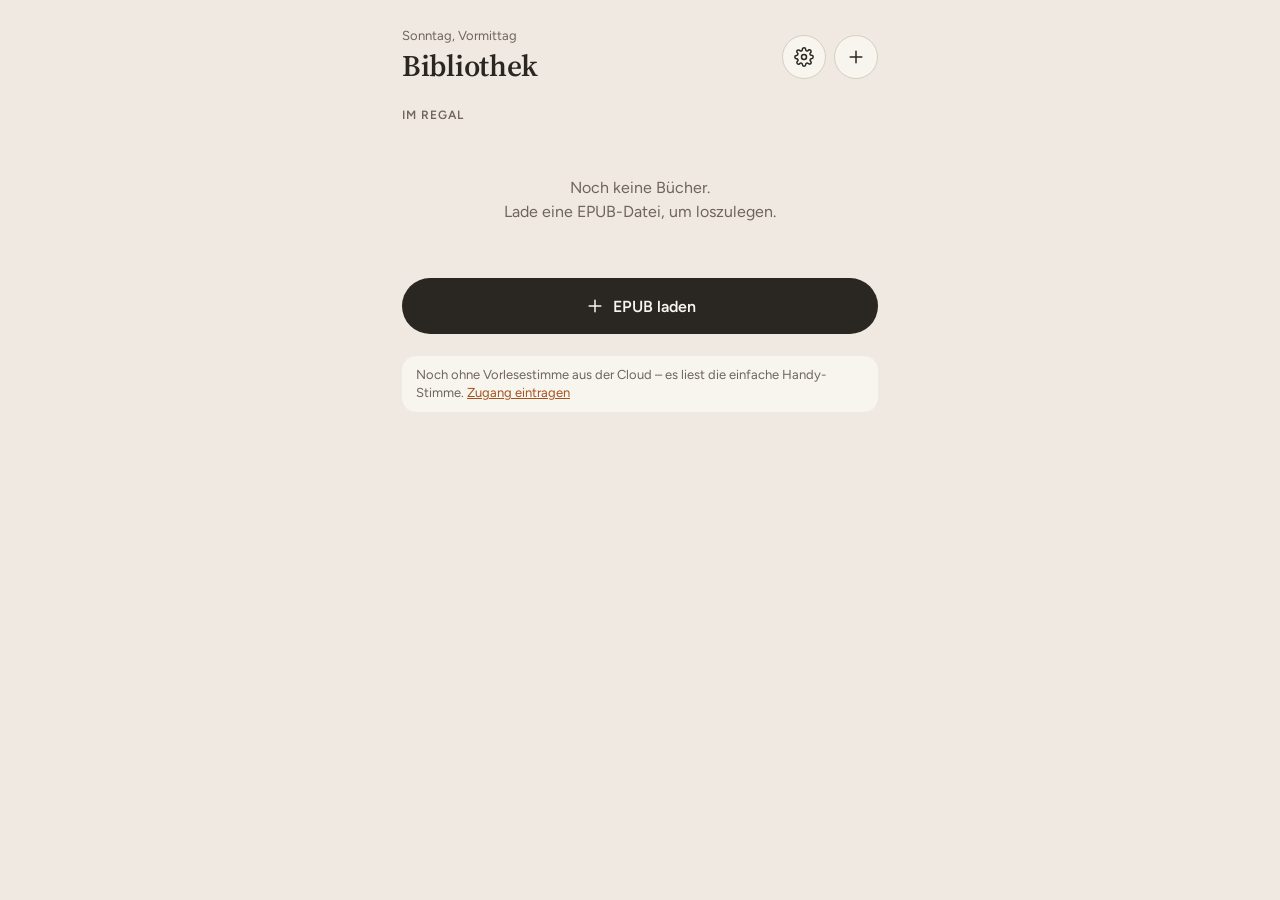
==== index.html @ 0202593a "Wort. Laut.: erste Version der Vorlese-App EPUB-Import mit Cover, Abschnitten und Druckseiten, Worts" ====
<!doctype html>
<html lang="de">
<head>
<meta charset="utf-8">
<meta name="viewport" content="width=device-width, initial-scale=1, viewport-fit=cover">
<meta name="theme-color" content="#EFE9E1">
<title>Wort. Laut.</title>
<link rel="manifest" href="manifest.webmanifest">
<link rel="icon" href="icon.svg" type="image/svg+xml">
<link rel="apple-touch-icon" href="icon-192.png">
<link rel="preconnect" href="https://fonts.googleapis.com">
<link rel="preconnect" href="https://fonts.gstatic.com" crossorigin>
<link rel="stylesheet" href="https://fonts.googleapis.com/css2?family=Figtree:wght@400;500;600;700&family=Source+Serif+4:opsz,wght@8..60,400;8..60,600&display=swap">
<link rel="stylesheet" href="style.css">
</head>
<body>
<div id="app"></div>
<audio id="audio" preload="auto"></audio>
<div id="toast" class="toast" role="status" aria-live="polite"></div>
<script src="config.js"></script>
<script src="vendor/jszip.min.js"></script>
<script src="epub.js"></script>
<script src="app.js"></script>
</body>
</html>
---- style.css ----
:root {
  --bg: #EFE9E1; --surface: #F8F4EE; --text: #2A2622; --muted: #6E655B;
  --line: #D8CEC1; --line2: #CBBFB0; --accent: #C8692E; --accent-text: #A4521F;
  --hl: #E2D6C6; --btn: #2A2622; --btn-text: #F8F4EE; --context: #6E655B; --star: transparent;
  --serif: 'Source Serif 4', Georgia, serif; --sans: Figtree, system-ui, sans-serif;
  color-scheme: light;
}
body.night {
  --bg: #1C2433; --surface: #263046; --text: #F1ECE4; --muted: #A9B1C2;
  --line: #3A4560; --line2: #3A4560; --accent: #E8A35C; --accent-text: #E8A35C;
  --hl: #2C3650; --btn: #E8A35C; --btn-text: #1C2433; --context: #9AA3B6; --star: #A9B1C2;
  color-scheme: dark;
}
* { box-sizing: border-box; }
html, body { margin: 0; background: var(--bg); color: var(--text); font-family: var(--sans); -webkit-tap-highlight-color: transparent; }
body { transition: background .6s, color .6s; min-height: 100vh; min-height: 100dvh; }
a { color: var(--accent-text); }
button, input, select { font: inherit; color: inherit; }
button { cursor: pointer; }
#app { max-width: 520px; margin: 0 auto; min-height: 100vh; min-height: 100dvh; display: flex; flex-direction: column; }
.screen { flex: 1; display: flex; flex-direction: column; gap: 22px; padding: max(28px, env(safe-area-inset-top)) 22px max(24px, env(safe-area-inset-bottom)); }
.row { display: flex; align-items: center; gap: 12px; }
.between { display: flex; justify-content: space-between; align-items: center; gap: 12px; }
.col { display: flex; flex-direction: column; gap: 6px; }
.grow { flex: 1; min-width: 0; }
.muted { color: var(--muted); font-size: 13px; }
.small { font-size: 12px; color: var(--muted); }
.label { font-size: 12px; font-weight: 600; color: var(--muted); text-transform: uppercase; letter-spacing: .08em; margin: 0; }
.label.accent { color: var(--accent-text); }
h1 { margin: 0; font-family: var(--serif); font-size: 30px; font-weight: 600; letter-spacing: -.01em; }
h2 { margin: 0; }
.serif { font-family: var(--serif); }
.card { background: var(--surface); border-radius: 20px; padding: 16px; display: flex; flex-direction: column; gap: 12px; }
.card.strong { border: 1.5px solid var(--text); }
.icon-btn { width: 44px; height: 44px; border-radius: 22px; border: 1px solid var(--line); background: var(--surface); display: inline-flex; align-items: center; justify-content: center; flex-shrink: 0; }
.icon-btn.bare { border: none; background: transparent; margin-left: -12px; }
.btn { height: 44px; padding: 0 18px; border-radius: 22px; border: 1px solid var(--line); background: transparent; font-size: 14px; font-weight: 600; display: inline-flex; align-items: center; justify-content: center; gap: 8px; }
.btn.solid { background: var(--btn); color: var(--btn-text); border: none; }
.btn.big { height: 56px; border-radius: 28px; font-size: 16px; width: 100%; }
.btn.link { border: none; padding: 0; height: 44px; color: var(--accent-text); background: none; }
.btn.danger { color: #B3261E; }
body.night .btn.danger { color: #FFB4A9; }
.chips { display: flex; gap: 8px; flex-wrap: wrap; }
.chip { height: 44px; min-width: 52px; padding: 0 14px; border-radius: 22px; border: 1px solid var(--line); background: transparent; font-size: 14px; flex: 1; }
.chip.on { background: var(--accent); border-color: var(--accent); color: #2A160A; font-weight: 600; }
.field { background: var(--surface); border-radius: 16px; padding: 10px 14px; display: flex; flex-direction: column; gap: 2px; }
.field label { font-size: 13px; color: var(--muted); }
.field input, .field select { height: 34px; border: none; border-bottom: 1.5px solid var(--line2); background: transparent; padding: 0; width: 100%; min-width: 0; font-size: 16px; outline: none; }
.field input:focus { border-bottom-color: var(--text); }
.field input.big { font-family: var(--serif); font-size: 20px; font-weight: 600; }
.split { display: grid; grid-template-columns: minmax(0, 1fr) minmax(0, 2fr); gap: 10px; }
.progress { height: 2px; background: var(--line); border-radius: 1px; flex: 1; }
.progress > div { height: 2px; background: var(--text); border-radius: 1px; }

/* Bibliothek */
.shelf { display: grid; grid-template-columns: repeat(3, minmax(0, 1fr)); gap: 18px 14px; }
.book-tile { border: none; background: none; padding: 0; text-align: left; display: flex; flex-direction: column; gap: 8px; }
.cover { aspect-ratio: 2 / 3; width: 100%; border-radius: 6px; object-fit: cover; display: block; background: var(--line); box-shadow: 0 1px 0 rgba(0,0,0,.06); }
.cover.ph { display: flex; align-items: flex-end; padding: 10px; font-family: var(--serif); font-size: 14px; line-height: 1.15; }
.add-tile { aspect-ratio: 2 / 3; border-radius: 6px; border: 1.5px dashed var(--line2); background: transparent; color: var(--muted); font-size: 12px; font-weight: 600; display: flex; flex-direction: column; align-items: center; justify-content: center; gap: 6px; }
.empty { text-align: center; padding: 40px 10px; color: var(--muted); line-height: 1.5; }

/* Player */
.sun-wrap { position: relative; width: 100%; max-width: 360px; margin: 0 auto; }
.sun-wrap svg { width: 100%; height: auto; display: block; }
.sun-time { position: absolute; left: 0; right: 0; bottom: 10%; text-align: center; font-family: var(--serif); font-size: 42px; font-weight: 600; letter-spacing: -.02em; line-height: 1; }
.sun-time.word { font-size: 30px; }
.reading { flex: 1; overflow: hidden; position: relative; min-height: 180px; display: flex; flex-direction: column; justify-content: center; }
.reading p { margin: 0; font-family: var(--serif); font-size: 18px; line-height: 1.65; color: var(--context); }
.reading .cur { color: var(--text); background: var(--hl); border-radius: 4px; padding: 1px 3px; -webkit-box-decoration-break: clone; box-decoration-break: clone; }
.controls { display: flex; justify-content: space-between; align-items: center; padding: 0 8px; }
.ctl { width: 64px; height: 64px; border-radius: 32px; border: 1px solid var(--line); background: transparent; display: flex; align-items: center; justify-content: center; }
.ctl.main { width: 96px; height: 96px; border-radius: 48px; border: none; background: var(--btn); color: var(--btn-text); }
.ctl.main.loading { opacity: .6; }
.stop-box { background: var(--surface); border-radius: 16px; padding: 10px 10px 10px 16px; display: flex; justify-content: space-between; align-items: center; gap: 10px; }
.banner { background: var(--surface); border-radius: 14px; padding: 10px 14px; font-size: 13px; color: var(--muted); line-height: 1.4; }

/* Gestoppt */
.big-page { font-family: var(--serif); font-size: 72px; font-weight: 600; line-height: 1; letter-spacing: -.02em; }
.quote { margin: 0; font-family: var(--serif); font-size: 19px; line-height: 1.45; }

/* Overlays */
.toast { position: fixed; left: 50%; bottom: max(24px, env(safe-area-inset-bottom)); transform: translateX(-50%) translateY(20px); background: var(--text); color: var(--bg); padding: 10px 16px; border-radius: 22px; font-size: 14px; opacity: 0; transition: .25s; pointer-events: none; z-index: 30; max-width: 90vw; }
.toast.show { opacity: 1; transform: translateX(-50%) translateY(0); }
.overlay { position: fixed; inset: 0; background: rgba(20,16,12,.45); display: flex; align-items: flex-end; justify-content: center; z-index: 20; }
.sheet { background: var(--bg); width: 100%; max-width: 520px; max-height: 85vh; overflow: auto; border-radius: 22px 22px 0 0; padding: 22px 22px max(22px, env(safe-area-inset-bottom)); display: flex; flex-direction: column; gap: 16px; }
.list-btn { width: 100%; text-align: left; border: none; background: var(--surface); border-radius: 14px; padding: 12px 14px; display: flex; justify-content: space-between; align-items: center; gap: 12px; min-height: 48px; }
.list-btn + .list-btn { margin-top: 8px; }
.busy { position: fixed; inset: 0; background: var(--bg); display: flex; flex-direction: column; gap: 14px; align-items: center; justify-content: center; z-index: 25; font-family: var(--serif); font-size: 20px; }
.spinner { width: 28px; height: 28px; border-radius: 14px; border: 2px solid var(--line); border-top-color: var(--accent); animation: spin 1s linear infinite; }
@keyframes spin { to { transform: rotate(360deg); } }
.meter { height: 6px; background: var(--line); border-radius: 3px; overflow: hidden; }
.meter > div { height: 6px; background: var(--accent); }
.hit { width: 100%; text-align: left; border: none; background: var(--surface); border-radius: 18px; padding: 14px 16px; display: flex; flex-direction: column; gap: 8px; }
.hit.sel { outline: 1.5px solid var(--text); }
.hit mark { background: var(--hl); color: var(--text); border-radius: 3px; padding: 0 2px; }
:focus-visible { outline: 2px solid var(--accent); outline-offset: 2px; }
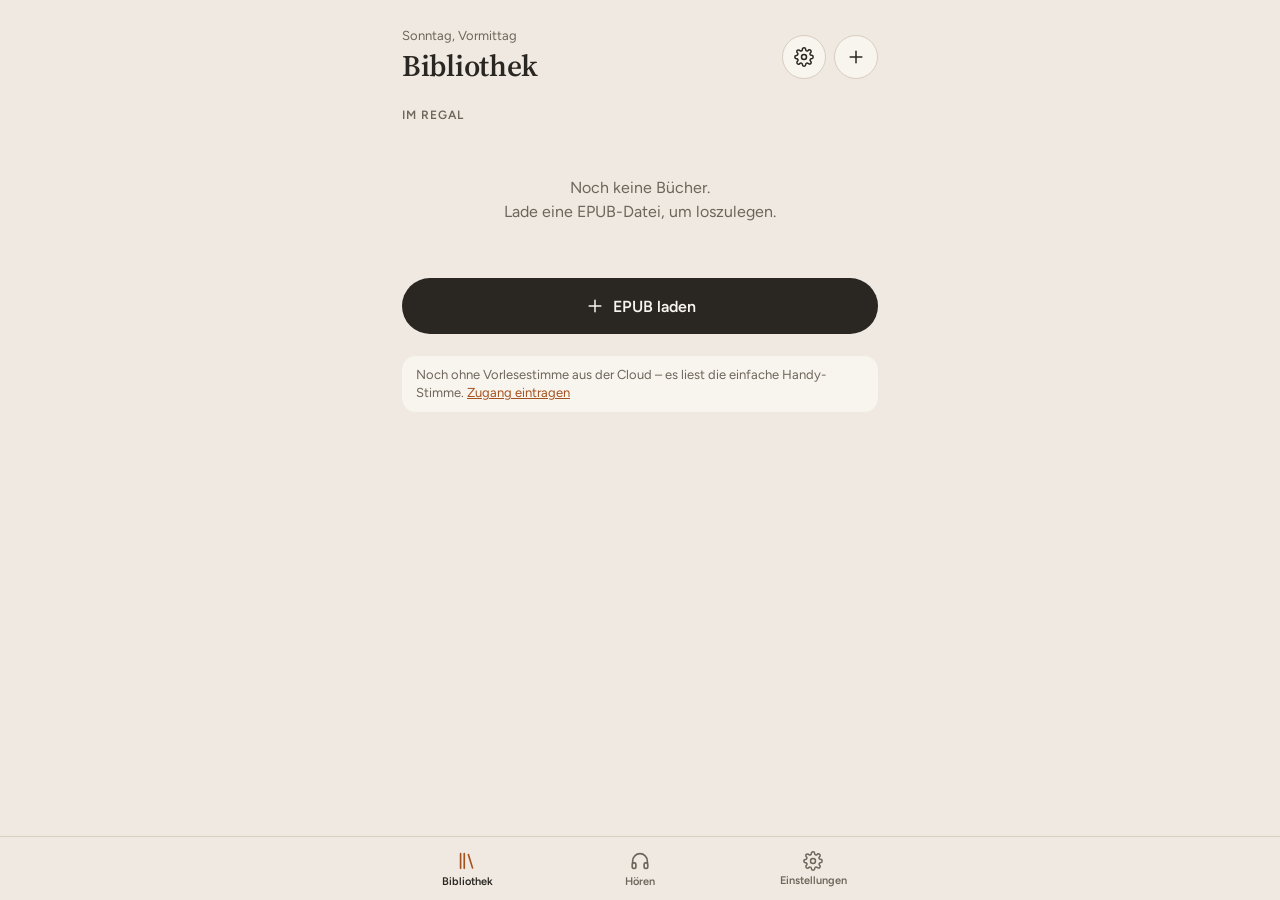
==== commit 2c6b3a5f: "Flache Navigation, Mini-Player, Player passt auf einen Bildschirm - Leiste unten: Bibliothek, Hören," ====
--- a/index.html
+++ b/index.html
@@ -15,6 +15,8 @@
 </head>
 <body>
 <div id="app"></div>
+<div id="mini" class="mini"></div>
+<nav id="tabbar" class="tabbar" aria-label="Hauptnavigation"></nav>
 <audio id="audio" preload="auto"></audio>
 <div id="toast" class="toast" role="status" aria-live="polite"></div>
 <script src="config.js"></script>
--- a/style.css
+++ b/style.css
@@ -1,3 +1,5 @@
+/* Navigation */
+:root { --navh: calc(64px + env(safe-area-inset-bottom)); }
 :root {
   --bg: #EFE9E1; --surface: #F8F4EE; --text: #2A2622; --muted: #6E655B;
   --line: #D8CEC1; --line2: #CBBFB0; --accent: #C8692E; --accent-text: #A4521F;
@@ -18,7 +20,8 @@
 button, input, select { font: inherit; color: inherit; }
 button { cursor: pointer; }
 #app { max-width: 520px; margin: 0 auto; min-height: 100vh; min-height: 100dvh; display: flex; flex-direction: column; }
-.screen { flex: 1; display: flex; flex-direction: column; gap: 22px; padding: max(28px, env(safe-area-inset-top)) 22px max(24px, env(safe-area-inset-bottom)); }
+.screen { flex: 1; display: flex; flex-direction: column; gap: 22px; padding: max(28px, env(safe-area-inset-top)) 22px calc(var(--navh) + 24px); }
+body.has-mini .screen { padding-bottom: calc(var(--navh) + 96px); }
 .row { display: flex; align-items: center; gap: 12px; }
 .between { display: flex; justify-content: space-between; align-items: center; gap: 12px; }
 .col { display: flex; flex-direction: column; gap: 6px; }
@@ -80,7 +83,7 @@
 .quote { margin: 0; font-family: var(--serif); font-size: 19px; line-height: 1.45; }
 
 /* Overlays */
-.toast { position: fixed; left: 50%; bottom: max(24px, env(safe-area-inset-bottom)); transform: translateX(-50%) translateY(20px); background: var(--text); color: var(--bg); padding: 10px 16px; border-radius: 22px; font-size: 14px; opacity: 0; transition: .25s; pointer-events: none; z-index: 30; max-width: 90vw; }
+.toast { position: fixed; left: 50%; bottom: calc(var(--navh) + 14px); transform: translateX(-50%) translateY(20px); background: var(--text); color: var(--bg); padding: 10px 16px; border-radius: 22px; font-size: 14px; opacity: 0; transition: .25s; pointer-events: none; z-index: 30; max-width: 90vw; }
 .toast.show { opacity: 1; transform: translateX(-50%) translateY(0); }
 .overlay { position: fixed; inset: 0; background: rgba(20,16,12,.45); display: flex; align-items: flex-end; justify-content: center; z-index: 20; }
 .sheet { background: var(--bg); width: 100%; max-width: 520px; max-height: 85vh; overflow: auto; border-radius: 22px 22px 0 0; padding: 22px 22px max(22px, env(safe-area-inset-bottom)); display: flex; flex-direction: column; gap: 16px; }
@@ -95,3 +98,31 @@
 .hit.sel { outline: 1.5px solid var(--text); }
 .hit mark { background: var(--hl); color: var(--text); border-radius: 3px; padding: 0 2px; }
 :focus-visible { outline: 2px solid var(--accent); outline-offset: 2px; }
+
+.tabbar { position: fixed; left: 0; right: 0; bottom: 0; height: var(--navh); padding-bottom: env(safe-area-inset-bottom); background: var(--bg); border-top: 1px solid var(--line); display: flex; justify-content: center; z-index: 15; transition: background .6s; }
+.tab { flex: 1; max-width: 173px; border: none; background: none; display: flex; flex-direction: column; align-items: center; justify-content: center; gap: 3px; font-size: 11px; font-weight: 600; color: var(--muted); }
+.tab.on { color: var(--text); }
+.tab.on svg { color: var(--accent-text); }
+.mini { position: fixed; left: 12px; right: 12px; bottom: calc(var(--navh) + 8px); max-width: 496px; margin: 0 auto; z-index: 14; }
+.mini:empty { display: none; }
+body:not(.has-mini) .mini { display: none; }
+.mini { display: flex; align-items: center; gap: 8px; background: var(--surface); border-radius: 16px; padding: 8px 8px 8px 10px; box-shadow: 0 4px 18px rgba(0,0,0,.12); border: 1px solid var(--line); }
+.mini-open { flex: 1; min-width: 0; display: flex; align-items: center; gap: 12px; border: none; background: none; padding: 0; }
+.mini-title { font-weight: 600; font-size: 14px; white-space: nowrap; overflow: hidden; text-overflow: ellipsis; }
+.mini-play { width: 44px; height: 44px; border-radius: 22px; border: none; background: var(--btn); color: var(--btn-text); display: flex; align-items: center; justify-content: center; flex-shrink: 0; }
+.mini .cover.ph { font-size: 6px; padding: 3px; }
+
+/* Player passt immer auf einen Bildschirm */
+.screen.player { height: 100vh; height: 100dvh; gap: 12px; overflow: hidden; padding-top: max(16px, env(safe-area-inset-top)); padding-bottom: calc(var(--navh) + 14px); }
+.screen.player .reading { flex: 1; min-height: 0; justify-content: center; -webkit-mask-image: linear-gradient(transparent, #000 14%, #000 86%, transparent); mask-image: linear-gradient(transparent, #000 14%, #000 86%, transparent); }
+.screen.player .sun-wrap { max-width: 300px; }
+.screen.player .sun-time { font-size: 38px; }
+.screen.player .ctl.main { width: 84px; height: 84px; border-radius: 42px; }
+.screen.player .ctl { width: 58px; height: 58px; border-radius: 29px; }
+.ichip { display: inline-flex; align-items: center; justify-content: center; gap: 6px; flex: 1 1 0; min-width: 0; padding: 0 10px; white-space: nowrap; }
+@media (max-height: 760px) {
+  .screen.player .sun-wrap { max-width: 230px; }
+  .screen.player .sun-time { font-size: 30px; }
+  .screen.player .reading p { font-size: 17px; line-height: 1.55; }
+  .screen.player .ctl.main { width: 72px; height: 72px; border-radius: 36px; }
+}
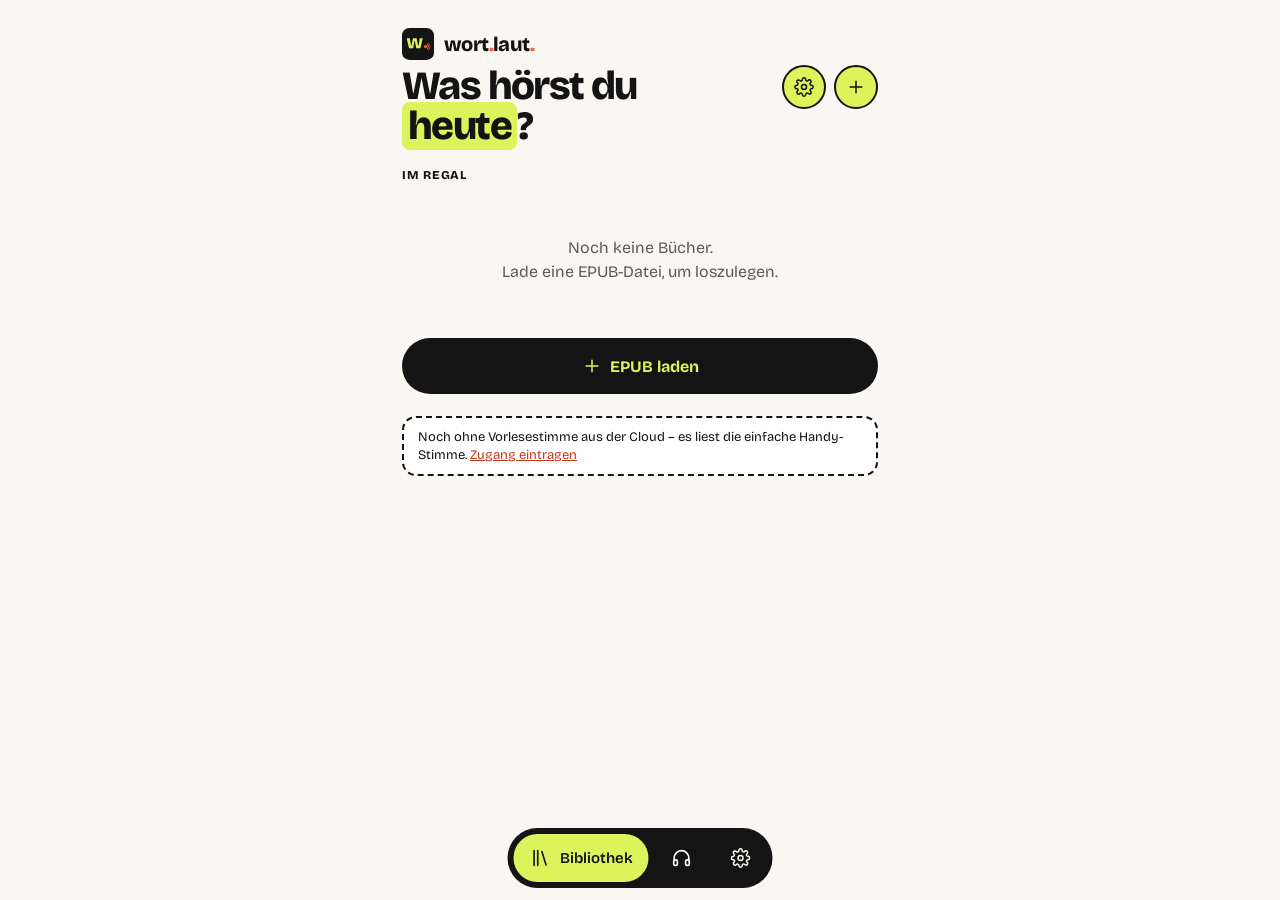
==== commit 8ed8938e: "Look „Jung & mutig“ als Standard, Sand als Alternative, neues Monogramm-Logo - Neues App-Symbol: w. " ====
--- a/index.html
+++ b/index.html
@@ -3,14 +3,14 @@
 <head>
 <meta charset="utf-8">
 <meta name="viewport" content="width=device-width, initial-scale=1, viewport-fit=cover">
-<meta name="theme-color" content="#EFE9E1">
+<meta name="theme-color" content="#FAF7F2">
 <title>Wort. Laut.</title>
 <link rel="manifest" href="manifest.webmanifest">
 <link rel="icon" href="icon.svg" type="image/svg+xml">
 <link rel="apple-touch-icon" href="icon-192.png">
 <link rel="preconnect" href="https://fonts.googleapis.com">
 <link rel="preconnect" href="https://fonts.gstatic.com" crossorigin>
-<link rel="stylesheet" href="https://fonts.googleapis.com/css2?family=Figtree:wght@400;500;600;700&family=Source+Serif+4:opsz,wght@8..60,400;8..60,600&display=swap">
+<link rel="stylesheet" href="https://fonts.googleapis.com/css2?family=Bricolage+Grotesque:opsz,wght@12..96,400..800&family=Figtree:wght@400;500;600;700&family=Source+Serif+4:opsz,wght@8..60,400;8..60,600&display=swap">
 <link rel="stylesheet" href="style.css">
 </head>
 <body>
--- a/style.css
+++ b/style.css
@@ -113,8 +113,10 @@
 .mini .cover.ph { font-size: 6px; padding: 3px; }
 
 /* Player passt immer auf einen Bildschirm */
-.screen.player { height: 100vh; height: 100dvh; gap: 12px; overflow: hidden; padding-top: max(16px, env(safe-area-inset-top)); padding-bottom: calc(var(--navh) + 14px); }
-.screen.player .reading { flex: 1; min-height: 0; justify-content: center; -webkit-mask-image: linear-gradient(transparent, #000 14%, #000 86%, transparent); mask-image: linear-gradient(transparent, #000 14%, #000 86%, transparent); }
+.screen.player { flex: none; min-height: 0; height: 100vh; height: 100dvh; gap: 12px; overflow: hidden; padding-top: max(16px, env(safe-area-inset-top)); padding-bottom: calc(var(--navh) + 14px); }
+.screen.player .reading-wrap { flex: 1 1 0; min-height: 0; position: relative; }
+.screen.player .reading { position: absolute; inset: 0; display: block; overflow-y: auto; overscroll-behavior: contain; scrollbar-width: none; -webkit-mask-image: linear-gradient(transparent, #000 12%, #000 86%, transparent); mask-image: linear-gradient(transparent, #000 12%, #000 86%, transparent); }
+.screen.player .reading::-webkit-scrollbar { display: none; }
 .screen.player .sun-wrap { max-width: 300px; }
 .screen.player .sun-time { font-size: 38px; }
 .screen.player .ctl.main { width: 84px; height: 84px; border-radius: 42px; }
@@ -126,3 +128,117 @@
   .screen.player .reading p { font-size: 17px; line-height: 1.55; }
   .screen.player .ctl.main { width: 72px; height: 72px; border-radius: 36px; }
 }
+
+.brand { display: inline-flex; align-items: center; gap: 8px; font-family: var(--serif); font-size: 16px; font-weight: 600; letter-spacing: -.01em; color: var(--text); }
+
+.screen.player .reading p { padding: 38vh 0 55vh; }
+.screen.player #stopbox:empty { display: none; }
+
+/* Umschalter Seite / Wörter / Kapitel */
+.seg { display: flex; gap: 4px; background: var(--surface); border-radius: 999px; padding: 4px; }
+.seg button { flex: 1; height: 40px; border: none; border-radius: 999px; background: transparent; font-weight: 600; font-size: 14px; color: var(--muted); }
+.seg button.on { background: var(--btn); color: var(--btn-text); }
+/* Zitate */
+.reading span[data-i] { cursor: pointer; }
+.reading .q { text-decoration: underline; text-decoration-color: var(--accent); text-decoration-thickness: 3px; text-underline-offset: 5px; color: var(--text); }
+.chip.mark { color: var(--accent-text); }
+.chip.mark.on { background: var(--accent); border-color: var(--accent); color: #2A160A; }
+.markbar { display: flex; align-items: center; justify-content: space-between; gap: 10px; background: var(--surface); border-radius: 16px; padding: 10px 10px 10px 14px; font-size: 14px; }
+.markbar svg { color: var(--accent); flex-shrink: 0; }
+.markbar .btn { height: 38px; padding: 0 12px; background: var(--bg); color: var(--text); }
+.markbar .small { display: none; }
+@media (min-width: 400px) { .markbar .small { display: inline; } }
+.screen.player #markbar:empty { display: none; }
+
+.jumpcur { position: absolute; left: 50%; bottom: 6px; transform: translateX(-50%); z-index: 2; display: inline-flex; align-items: center; gap: 6px; height: 40px; padding: 0 14px; border-radius: 20px; border: 1px solid var(--line); background: var(--surface); color: var(--text); font-size: 13px; font-weight: 600; box-shadow: 0 4px 14px rgba(0,0,0,.12); }
+.jumpcur[hidden] { display: none; }
+.jumpcur svg { width: 16px; height: 16px; }
+
+/* ================= Look „Jung & mutig“ (Standard) ================= */
+body.look-young {
+  --bg: #FAF7F2; --surface: #FFFFFF; --text: #141414; --muted: #5F5A54;
+  --line: #E3DDD3; --line2: #141414; --accent: #FF5B3A; --accent-text: #C2381B;
+  --hl: #DDF35B; --btn: #141414; --btn-text: #DDF35B; --context: #77716A; --star: transparent;
+  --serif: 'Bricolage Grotesque', system-ui, sans-serif; --sans: 'Bricolage Grotesque', system-ui, sans-serif;
+  --navh: calc(84px + env(safe-area-inset-bottom));
+  color-scheme: light;
+}
+.look-young h1 { font-weight: 800; letter-spacing: -0.04em; }
+.look-young .yhead { font-size: 40px; line-height: 1; }
+.look-young .yhead mark { background: #DDF35B; color: #141414; border-radius: 8px; padding: 0 6px; }
+.look-young .brand { font-family: var(--sans); gap: 10px; }
+.look-young .brand .wm { font-size: 20px; font-weight: 800; letter-spacing: -0.03em; }
+.look-young .brand .wm b { color: #FF5B3A; font-weight: 800; }
+.look-young .label { font-weight: 800; color: var(--text); letter-spacing: .06em; }
+.look-young .card { border: 2px solid #141414; box-shadow: 4px 4px 0 #141414; border-radius: 22px; }
+.look-young .card.strong { border-width: 2px; }
+.look-young .btn { border: 2px solid #141414; font-weight: 700; }
+.look-young .btn.solid { border: none; }
+.look-young .btn.link { border: none; color: var(--text); text-decoration: underline; text-underline-offset: 4px; }
+.look-young .icon-btn { border: 2px solid #141414; background: #DDF35B; }
+.look-young .icon-btn.bare { border: none; background: transparent; }
+.look-young .chip { border: 2px solid #141414; font-weight: 700; }
+.look-young .chip.on { background: #DDF35B; border-color: #141414; color: #141414; }
+.look-young .field { border: 2px solid #141414; background: #FFFFFF; }
+.look-young .field input { border-bottom-color: transparent; }
+.look-young .seg { background: #EDE7DC; }
+.look-young .seg button { color: #141414; font-weight: 700; }
+.look-young .seg button.on { background: #141414; color: #DDF35B; }
+.look-young .list-btn { border: 2px solid #141414; background: #FFFFFF; }
+.look-young .banner { background: #FFFFFF; border: 2px dashed #141414; color: var(--text); }
+.look-young .quote { font-weight: 700; letter-spacing: -0.01em; }
+.look-young .cover { border: 2px solid #141414; border-radius: 10px; }
+.look-young .add-tile { border: 2px dashed #141414; color: #141414; border-radius: 10px; }
+.look-young .progress { height: 6px; border-radius: 3px; background: #EDE7DC; }
+.look-young .progress > div { height: 6px; border-radius: 3px; background: #141414; }
+.look-young .meter > div { background: #FF5B3A; }
+.look-young .toast { background: #141414; color: #DDF35B; font-weight: 700; }
+
+/* Navigation als schwebende Pille */
+.look-young .tabbar { left: 50%; right: auto; transform: translateX(-50%); bottom: calc(12px + env(safe-area-inset-bottom)); height: 60px; width: auto; padding: 6px; gap: 6px; border: none; border-radius: 999px; background: #141414; }
+.look-young .tab { flex: none; flex-direction: row; gap: 8px; padding: 0 16px; min-width: 48px; height: 48px; border-radius: 999px; color: #FAF7F2; font-size: 15px; }
+.look-young .tab span { display: none; }
+.look-young .tab.on { background: #DDF35B; color: #141414; }
+.look-young .tab.on span { display: inline; }
+.look-young .tab.on svg { color: #141414; }
+.look-young .mini { bottom: calc(84px + env(safe-area-inset-bottom)); border: 2px solid #141414; box-shadow: 4px 4px 0 #141414; }
+.look-young .mini-play { background: #141414; color: #DDF35B; }
+
+/* Player: immer dunkel, große Seitenzahl, Timer als Balken */
+.look-young .screen.player {
+  --bg: #141414; --surface: #232323; --text: #FAF7F2; --muted: #B5B5B5; --line: #3A3A3A; --line2: #3A3A3A;
+  --context: #7A7A7A; --btn: #DDF35B; --btn-text: #141414;
+  background: #141414; color: #FAF7F2;
+}
+.look-young .screen.player .icon-btn.bare { color: #FAF7F2; }
+.look-young .screen.player .chip { border: 1.5px solid #3A3A3A; color: #FAF7F2; }
+.look-young .screen.player .chip.mark { color: #FF5B3A; border-color: #FF5B3A; }
+.look-young .screen.player .chip.mark.on { background: #FF5B3A; color: #141414; }
+.look-young .screen.player .ctl { border: 1.5px solid #3A3A3A; color: #FAF7F2; }
+.look-young .screen.player .ctl.main { background: #DDF35B; color: #141414; box-shadow: 0 0 0 6px rgba(221,243,91,.16); }
+.look-young .screen.player .reading p { font-family: var(--sans); font-weight: 600; font-size: 21px; line-height: 1.45; letter-spacing: -0.01em; }
+.look-young .screen.player .reading .cur { background: #DDF35B; color: #141414; border-radius: 6px; }
+.look-young .screen.player .reading .q { text-decoration-color: #C8B6FF; text-decoration-thickness: 4px; }
+.look-young .screen.player .stop-box { background: #232323; }
+.look-young .screen.player .stop-box .btn { background: transparent; color: #FAF7F2; border-color: #3A3A3A; }
+.look-young .screen.player .markbar { background: #C8B6FF; color: #141414; }
+.look-young .screen.player .markbar .btn { background: transparent; color: #141414; border-color: #141414; }
+.look-young .screen.player .markbar svg { color: #FF5B3A; }
+.look-young .screen.player .banner { background: #232323; border-color: #3A3A3A; color: #B5B5B5; }
+.look-young .screen.player .jumpcur { background: #DDF35B; color: #141414; border: none; }
+.look-young .sun-wrap { max-width: none !important; width: 100%; }
+.ytop { display: flex; justify-content: space-between; align-items: flex-end; }
+.ypage { font-family: 'Bricolage Grotesque', sans-serif; font-size: 72px; font-weight: 800; letter-spacing: -0.05em; line-height: .85; color: #DDF35B; }
+.ypct { font-family: 'Bricolage Grotesque', sans-serif; font-size: 15px; font-weight: 600; color: #B5B5B5; padding-bottom: 6px; }
+.ybar { height: 10px; border-radius: 5px; background: #2A2A2A; overflow: hidden; margin-top: 14px; }
+.ybar > div { height: 10px; border-radius: 5px; background: #C8B6FF; }
+.look-young #sunsub { align-self: stretch; text-align: left !important; font-weight: 600; }
+@media (max-height: 760px) { .ypage { font-size: 56px; } .look-young .screen.player .reading p { font-size: 19px; } }
+
+/* Gestoppt: Flieder, riesige Seitenzahl */
+.look-young .screen.stopped { background: #C8B6FF; min-height: 100vh; min-height: 100dvh; }
+.look-young .screen.stopped .sunset-art { display: none; }
+.look-young .screen.stopped .big-page { font-family: 'Bricolage Grotesque', sans-serif; font-size: 96px; font-weight: 800; letter-spacing: -0.06em; }
+.look-young .screen.stopped .card { background: #FAF7F2; }
+.look-young .screen.stopped .muted { color: #141414; }
+.look-young .screen.stopped .btn.solid { background: #141414; color: #DDF35B; }
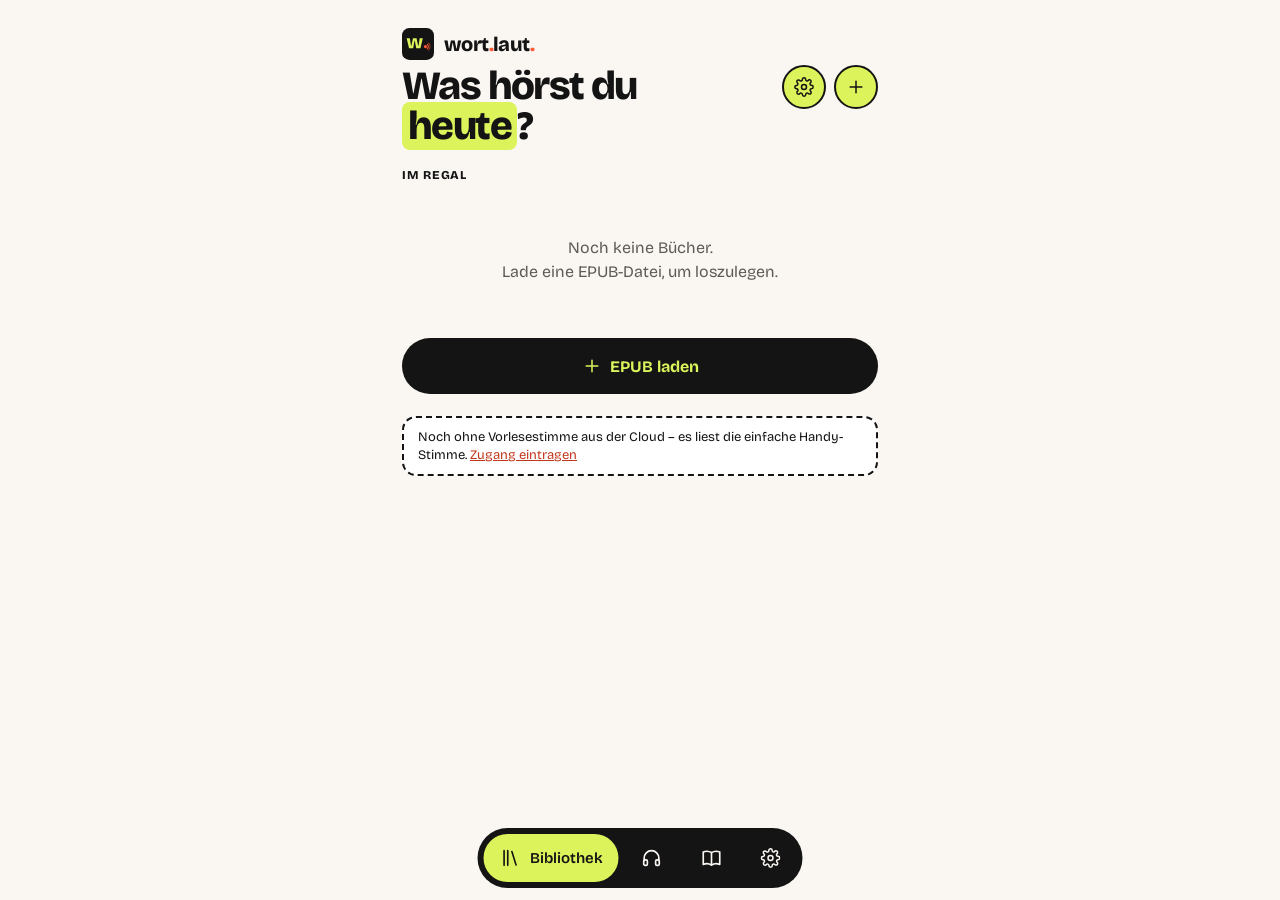
==== commit b478ada2: "Reader: Lesen-Tab mit Blättern/Scrollen, Aa-Einstellungen und gemeinsamem Lesezeichen - Neuer Tab „L" ====
--- a/index.html
+++ b/index.html
@@ -10,13 +10,15 @@
 <link rel="apple-touch-icon" href="icon-192.png">
 <link rel="preconnect" href="https://fonts.googleapis.com">
 <link rel="preconnect" href="https://fonts.gstatic.com" crossorigin>
-<link rel="stylesheet" href="https://fonts.googleapis.com/css2?family=Bricolage+Grotesque:opsz,wght@12..96,400..800&family=Figtree:wght@400;500;600;700&family=Source+Serif+4:opsz,wght@8..60,400;8..60,600&display=swap">
+<link rel="stylesheet" href="https://fonts.googleapis.com/css2?family=Bricolage+Grotesque:opsz,wght@12..96,400..800&family=Atkinson+Hyperlegible:wght@400;700&family=Figtree:wght@400;500;600;700&family=Source+Serif+4:opsz,wght@8..60,400;8..60,600&display=swap">
 <link rel="stylesheet" href="style.css">
 </head>
 <body>
 <div id="app"></div>
+<div id="dock" class="dock">
 <div id="mini" class="mini"></div>
 <nav id="tabbar" class="tabbar" aria-label="Hauptnavigation"></nav>
+</div>
 <audio id="audio" preload="auto"></audio>
 <div id="toast" class="toast" role="status" aria-live="polite"></div>
 <script src="config.js"></script>
--- a/style.css
+++ b/style.css
@@ -242,3 +242,131 @@
 .look-young .screen.stopped .card { background: #FAF7F2; }
 .look-young .screen.stopped .muted { color: #141414; }
 .look-young .screen.stopped .btn.solid { background: #141414; color: #DDF35B; }
+
+/* Cover vollständig zeigen: echtes Seitenverhältnis statt Zuschnitt */
+img.cover { aspect-ratio: auto; height: auto; object-fit: contain; }
+.shelf { align-items: end; }
+.book-tile { justify-content: flex-end; }
+
+.chips.tight { flex-wrap: nowrap; gap: 6px; }
+.chips.tight .chip { min-width: 0; padding: 0 4px; font-size: 13px; }
+
+/* ================= Dock: Mini-Player + Navigation als eine Einheit ================= */
+.dock { position: fixed; left: 0; right: 0; bottom: 0; z-index: 15; background: var(--bg); border-top: 1px solid var(--line); padding-bottom: env(safe-area-inset-bottom); transition: background .6s; }
+.dock .tabbar { position: static; height: 64px; padding: 0; border: none; background: transparent; }
+.dock .mini { position: static; margin: 8px 12px 0; max-width: 496px; box-shadow: none; }
+@media (min-width: 520px) { .dock .mini { margin: 8px auto 0; } }
+body.has-mini .screen { padding-bottom: calc(var(--navh) + 90px); }
+
+.look-young .dock { left: 50%; right: auto; transform: translateX(-50%); bottom: calc(12px + env(safe-area-inset-bottom)); padding: 6px; border: none; border-radius: 30px; background: #141414; display: flex; flex-direction: column; gap: 4px; }
+body.look-young.has-mini .dock { width: min(calc(100vw - 24px), 480px); }
+.look-young .dock .tabbar { transform: none; height: auto; padding: 0; gap: 6px; border-radius: 0; background: transparent; justify-content: center; }
+.look-young .dock .mini { margin: 0; max-width: none; border: none; box-shadow: none; border-radius: 24px; background: #232323; padding: 6px 6px 6px 8px; color: #FAF7F2; }
+.look-young .dock .mini .small { color: #B5B5B5; }
+.look-young .dock .mini .cover { border-color: #3A3A3A; }
+.look-young .dock .mini-play { background: #DDF35B; color: #141414; }
+body.look-young.has-mini .screen { padding-bottom: calc(var(--navh) + 96px); }
+
+/* ---------- Zitat-Studio (Story-Karte teilen) ---------- */
+body.studio-open { overflow: hidden; }
+.studio { position: fixed; inset: 0; z-index: 60; background: #141414; color: #FAF7F2; display: flex; flex-direction: column; gap: 14px; padding: max(14px, env(safe-area-inset-top)) 20px max(16px, env(safe-area-inset-bottom)); font-family: inherit; }
+.studio-top { display: flex; justify-content: space-between; align-items: center; font-size: 16px; }
+.studio-x { width: 44px; height: 44px; border-radius: 22px; border: 1.5px solid #3A3A3A; background: transparent; color: #FAF7F2; display: flex; align-items: center; justify-content: center; }
+.studio-stage { flex: 1; min-height: 0; display: flex; justify-content: center; align-items: center; }
+.studio-card { height: 100%; max-height: 62vh; width: auto; max-width: 100%; aspect-ratio: 9 / 16; object-fit: contain; border-radius: 18px; box-shadow: 0 10px 40px rgba(0,0,0,.45); }
+.studio-ctrl { display: flex; flex-direction: column; gap: 12px; }
+.studio-group { display: flex; flex-direction: column; gap: 8px; align-items: center; }
+.studio-label { font-size: 13px; font-weight: 600; color: #B5B5B5; }
+.swatches { display: flex; gap: 14px; }
+.swatches button { width: 38px; height: 38px; border-radius: 19px; border: 3px solid #141414; outline: 1.5px solid #3A3A3A; padding: 0; }
+.swatches button[aria-checked="true"] { border-color: #141414; outline: 3px solid #FAF7F2; }
+.studio-seg { width: 100%; max-width: 360px; background: #232323 !important; }
+.studio-seg button { color: #CFCFCF !important; }
+.studio-seg button.on { background: #DDF35B !important; color: #141414 !important; }
+.studio-actions { display: flex; gap: 10px; }
+.studio-btn { flex: 1; height: 54px; border-radius: 27px; border: 1.5px solid #3A3A3A; background: transparent; color: #FAF7F2; font: inherit; font-size: 15px; font-weight: 700; display: flex; align-items: center; justify-content: center; gap: 8px; }
+.studio-btn.main { flex: 1.3; border: none; background: #DDF35B; color: #141414; font-weight: 800; font-size: 16px; }
+body:not(.look-young) .studio { background: #1C2433; }
+body:not(.look-young) .studio-btn.main, body:not(.look-young) .studio-seg button.on { background: #E8A35C !important; color: #1C2433 !important; }
+
+/* Startvorschau auf der Buchseite: Hinweiszeile statt Kasten */
+.startline { display: flex; gap: 10px; align-items: flex-start; padding: 2px 4px; font-size: 14px; line-height: 1.45; color: var(--muted); }
+.startline b { color: var(--text); }
+.startdot { width: 22px; height: 22px; flex: none; margin-top: 1px; border-radius: 11px; background: var(--btn); color: var(--btn-text); display: flex; align-items: center; justify-content: center; }
+.startdot svg { width: 11px; height: 11px; }
+.look-young .startdot { background: #141414; color: #DDF35B; }
+.look-young .startline { color: #3A3A3A; }
+.look-young.night .startline { color: var(--muted); }
+
+/* Bottom-Sheet: Griff, Einfahren, Wischen zum Schließen */
+.sheet { position: relative; padding-top: 30px; animation: sheet-in .24s ease-out; overscroll-behavior: contain; }
+.grabber { position: absolute; top: 10px; left: 50%; width: 40px; height: 5px; margin-left: -20px; border-radius: 3px; background: var(--line2, #C9C2B6); }
+.look-young .grabber { background: #141414; opacity: .35; }
+.overlay { animation: fade-in .2s ease-out; transition: background .2s; }
+.overlay.closing { background: rgba(20,16,12,0) !important; }
+@keyframes sheet-in { from { transform: translateY(100%); } to { transform: none; } }
+@keyframes fade-in { from { background: rgba(20,16,12,0); } }
+
+/* ---------- Reader: selbst weiterlesen ---------- */
+.reader { --rd-bg: #FAF7F2; --rd-ink: #1F1D1A; --rd-muted: #7A746B; --rd-mark: rgba(221,243,91,.55); --rd-line: #E6E0D5;
+  position: fixed; inset: 0; z-index: 5; display: flex; flex-direction: column; background: var(--rd-bg); color: var(--rd-ink);
+  padding: max(10px, env(safe-area-inset-top)) 0 calc(var(--navh) + 8px); transition: background .3s, color .3s; }
+.look-young .reader { padding-bottom: calc(84px + env(safe-area-inset-bottom)); }
+body.has-mini .reader { padding-bottom: calc(var(--navh) + 78px); }
+body.look-young.has-mini .reader { padding-bottom: calc(148px + env(safe-area-inset-bottom)); }
+.reader.rd-sand { --rd-bg: #EFE6D6; --rd-ink: #2B2117; --rd-muted: #8A7A64; --rd-mark: rgba(232,163,92,.38); --rd-line: #DCCFBA; }
+.reader.rd-night { --rd-bg: #16181D; --rd-ink: #E2DCD0; --rd-muted: #8B8579; --rd-mark: rgba(221,243,91,.22); --rd-line: #2C2F36; }
+body:not(.look-young) .reader.rd-paper { --rd-mark: rgba(232,163,92,.3); }
+.rd-top { display: flex; align-items: center; justify-content: space-between; gap: 12px; padding: 8px 18px 6px 22px; min-height: 52px; transition: opacity .25s; }
+.rd-bare .rd-top { opacity: 0; pointer-events: none; }
+.rd-chap { flex: 1; min-width: 0; display: flex; align-items: center; gap: 6px; background: none; border: none; padding: 8px 0; color: var(--rd-ink); font: inherit; font-size: 14px; font-weight: 700; text-align: left; }
+.rd-chap span { overflow: hidden; text-overflow: ellipsis; white-space: nowrap; }
+.rd-chap svg { flex: none; width: 16px; height: 16px; transform: rotate(90deg); opacity: .6; }
+.rd-aa { flex: none; height: 38px; min-width: 52px; border-radius: 19px; border: 1.5px solid var(--rd-muted); background: transparent; color: var(--rd-ink); font-family: 'Source Serif 4', Georgia, serif; font-size: 18px; font-weight: 600; }
+.rd-view { flex: 1; min-height: 0; position: relative; overflow: hidden; touch-action: pan-y; -webkit-user-select: text; user-select: text; }
+.rd-text { position: absolute; top: 0; left: 28px; font-family: var(--rd-font); font-size: var(--rd-size); line-height: 1.62; column-fill: auto; hyphens: auto; -webkit-hyphens: auto; overflow-wrap: break-word; transition: transform .28s cubic-bezier(.3,.7,.3,1); will-change: transform; }
+.rd-text p { margin: 0 0 .75em; text-indent: 1.2em; widows: 2; orphans: 2; }
+.rd-text h2 + p, .rd-text p:first-child { text-indent: 0; }
+.rd-text .rd-h { font-size: 1.3em; line-height: 1.25; margin: .3em 0 1em; break-after: avoid; font-weight: 600; }
+.rd-text .rd-mark { background: var(--rd-mark); border-radius: 3px; -webkit-box-decoration-break: clone; box-decoration-break: clone; }
+.rd-next { display: block; margin: 1.6em 0 1em; padding: 12px 18px; border-radius: 999px; border: 1.5px solid var(--rd-ink); background: transparent; color: var(--rd-ink); font: 600 15px Figtree, system-ui, sans-serif; break-inside: avoid; }
+.rd-end { text-align: center; color: var(--rd-muted); font-style: italic; text-indent: 0 !important; margin-top: 2em !important; }
+.rd-scroll .rd-view { overflow-y: auto; -webkit-overflow-scrolling: touch; }
+.rd-scroll .rd-text { position: static; padding: 6px 28px 40px; transform: none !important; }
+.rd-foot { padding: 10px 28px 4px; display: flex; flex-direction: column; gap: 7px; color: var(--rd-muted); }
+.rd-foot b { color: var(--rd-ink); }
+.rd-bar { height: 3px; border-radius: 2px; background: var(--rd-line); overflow: hidden; }
+.rd-bar i { display: block; height: 100%; width: 2%; background: var(--rd-ink); border-radius: 2px; transition: width .3s; }
+.rd-pillwrap { position: absolute; left: 0; right: 0; bottom: calc(var(--navh) + 44px); height: 110px; z-index: 2; display: flex; align-items: flex-end; justify-content: center; padding-bottom: 12px; pointer-events: none; background: linear-gradient(to bottom, transparent, var(--rd-bg) 55%); animation: pill-in .25s ease-out; }
+.rd-pillwrap[hidden] { display: none; }
+.rd-pill { pointer-events: auto; display: flex; align-items: center; gap: 8px; height: 46px; padding: 0 18px 0 11px; border-radius: 999px; border: none; background: #141414; color: #FAF7F2; font-size: 15px; font-weight: 700; font-family: inherit; box-shadow: 0 6px 20px rgba(0,0,0,.18); }
+.look-young .rd-pill { box-shadow: 3px 3px 0 #DDF35B; }
+.look-young .rd-pillwrap { bottom: calc(120px + env(safe-area-inset-bottom)); }
+body.has-mini .rd-pillwrap { bottom: calc(var(--navh) + 114px); }
+body.look-young.has-mini .rd-pillwrap { bottom: calc(184px + env(safe-area-inset-bottom)); }
+.rd-night .rd-pill { background: #E2DCD0; color: #16181D; }
+.rd-pill .startdot { background: #DDF35B; color: #141414; }
+body:not(.look-young) .rd-pill .startdot { background: #E8A35C; color: #1C2433; }
+@keyframes pill-in { from { opacity: 0; transform: translateY(10px); } }
+/* Einstellungen-Sheet */
+.rs-group { display: flex; flex-direction: column; gap: 8px; }
+.rs-l { font-size: 12px; font-weight: 800; letter-spacing: .08em; text-transform: uppercase; color: var(--muted); }
+.rs-row { display: flex; gap: 8px; }
+.rs-chip { flex: 1; height: 46px; border-radius: 12px; border: 1.5px solid var(--line); background: var(--card, #fff); color: var(--text); font-size: 16px; font-weight: 600; }
+.rs-chip.on { background: var(--text); color: var(--bg); border-color: var(--text); }
+.look-young .rs-chip { border: 2px solid #D9D2C6; }
+.look-young .rs-chip.on { background: #141414; color: #DDF35B; border-color: #141414; }
+.rs-step { width: 52px; height: 46px; flex: none; border-radius: 12px; border: 2px solid var(--text); background: transparent; color: var(--text); font-weight: 700; font-size: 14px; }
+.rs-step.big { font-size: 20px; }
+.rs-step:disabled { opacity: .3; }
+.rs-dots { flex: 1; display: flex; justify-content: space-between; align-items: center; padding: 0 8px; }
+.rs-dots i { border-radius: 50%; background: var(--line); }
+.rs-dots i.on { background: var(--text); }
+.rs-sw { flex: 1; display: flex; flex-direction: column; align-items: center; gap: 6px; background: none; border: none; color: var(--text); font-size: 12px; font-weight: 600; padding: 0; }
+.rs-dot { width: 52px; height: 52px; border-radius: 26px; display: flex; align-items: center; justify-content: center; font-family: 'Source Serif 4', Georgia, serif; font-size: 18px; border: 1.5px solid #D9D2C6; }
+.rs-sw.on .rs-dot { border: 3px solid var(--text); box-shadow: 0 0 0 2px var(--bg), 0 0 0 4px #DDF35B; }
+body:not(.look-young) .rs-sw.on .rs-dot { box-shadow: 0 0 0 2px var(--bg), 0 0 0 4px #E8A35C; }
+.rs-paper { background: #FAF7F2; color: #1F1D1A; }
+.rs-sand { background: #EFE6D6; color: #2B2117; }
+.rs-night { background: #16181D; color: #E2DCD0; }
+.rs-auto { background: linear-gradient(135deg, #FAF7F2 50%, #16181D 50%); color: #888; }
